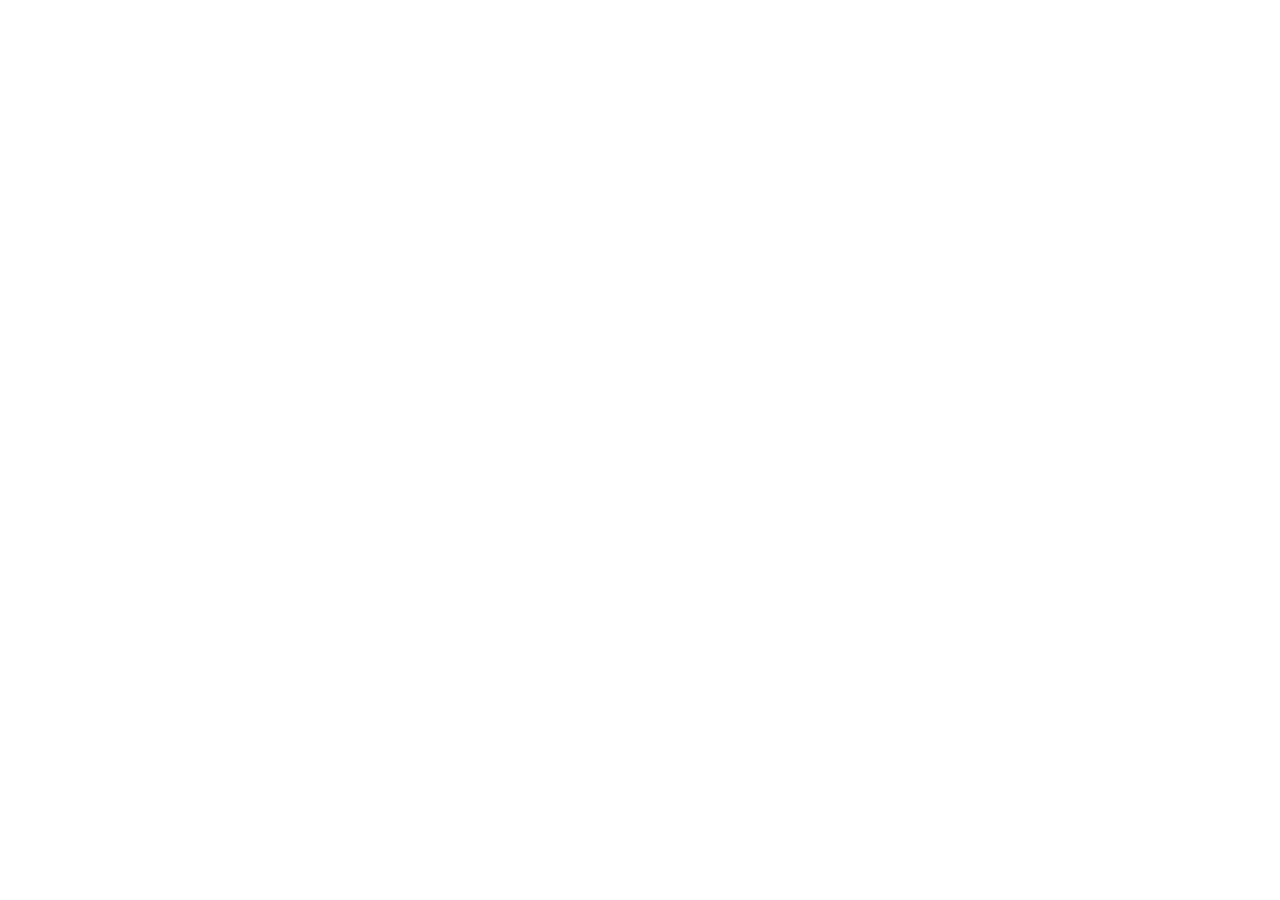
==== index.html @ aebe0871 "Create initial HTML structure for index.html" ====
<!DOCTYPE html>
<html lang="en">
<head>
    <meta charset="UTF-8">
    <meta name="viewport" content="width=device-width, initial-scale=1.0">

    <title>Belgium NT</title>
</head>

<body>

</body>
</html>
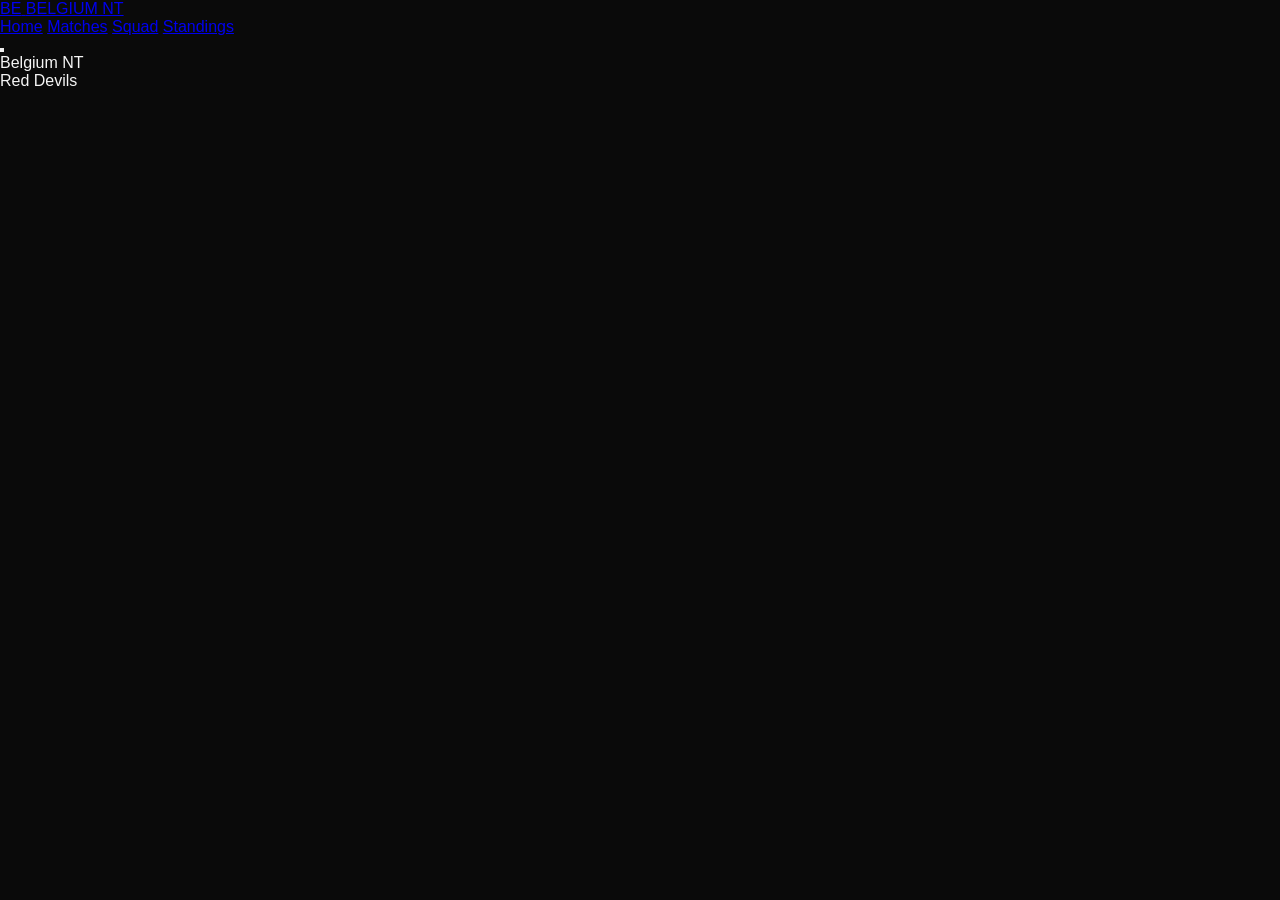
==== commit ea5dc65e: "Enhance HTML head with title and meta description Added meta description and updated title for SEO." ====
--- a/index.html
+++ b/index.html
@@ -4,10 +4,45 @@
     <meta charset="UTF-8">
     <meta name="viewport" content="width=device-width, initial-scale=1.0">
 
-    <title>Belgium NT</title>
+    <meta name="description" content="Belgium National Football Team — matches, squad, standings and more.">
+
+    <title>Belgium NT | Red Devils</title>
+
+    <link rel="stylesheet" href="css/style.css">
 </head>
 
 <body>
 
+    <header class="site-header">
+        <nav class="navbar">
+            <a href="index.html" class="brand">
+                <span class="brand-mark">BE</span>
+                <span class="brand-name">BELGIUM NT</span>
+            </a>
+
+            <div class="nav-links">
+                <a href="index.html" class="nav-link active">Home</a>
+                <a href="matches.html" class="nav-link">Matches</a>
+                <a href="squad.html" class="nav-link">Squad</a>
+                <a href="standings.html" class="nav-link">Standings</a>
+            </div>
+
+            <button class="menu-button" aria-label="Open navigation menu">
+                <span></span>
+                <span></span>
+                <span></span>
+            </button>
+        </nav>
+    </header>
+
+    <main>
+        <!-- Homepage content will go here -->
+    </main>
+
+    <footer class="site-footer">
+        <p>Belgium NT</p>
+        <p>Red Devils</p>
+    </footer>
+
 </body>
 </html>
--- a/css/style.css
+++ b/css/style.css
@@ -0,0 +1,11 @@
+* {
+    margin: 0;
+    padding: 0;
+    box-sizing: border-box;
+}
+
+body {
+    font-family: Arial, sans-serif;
+    background: #0a0a0a;
+    color: #f5f5f5;
+}
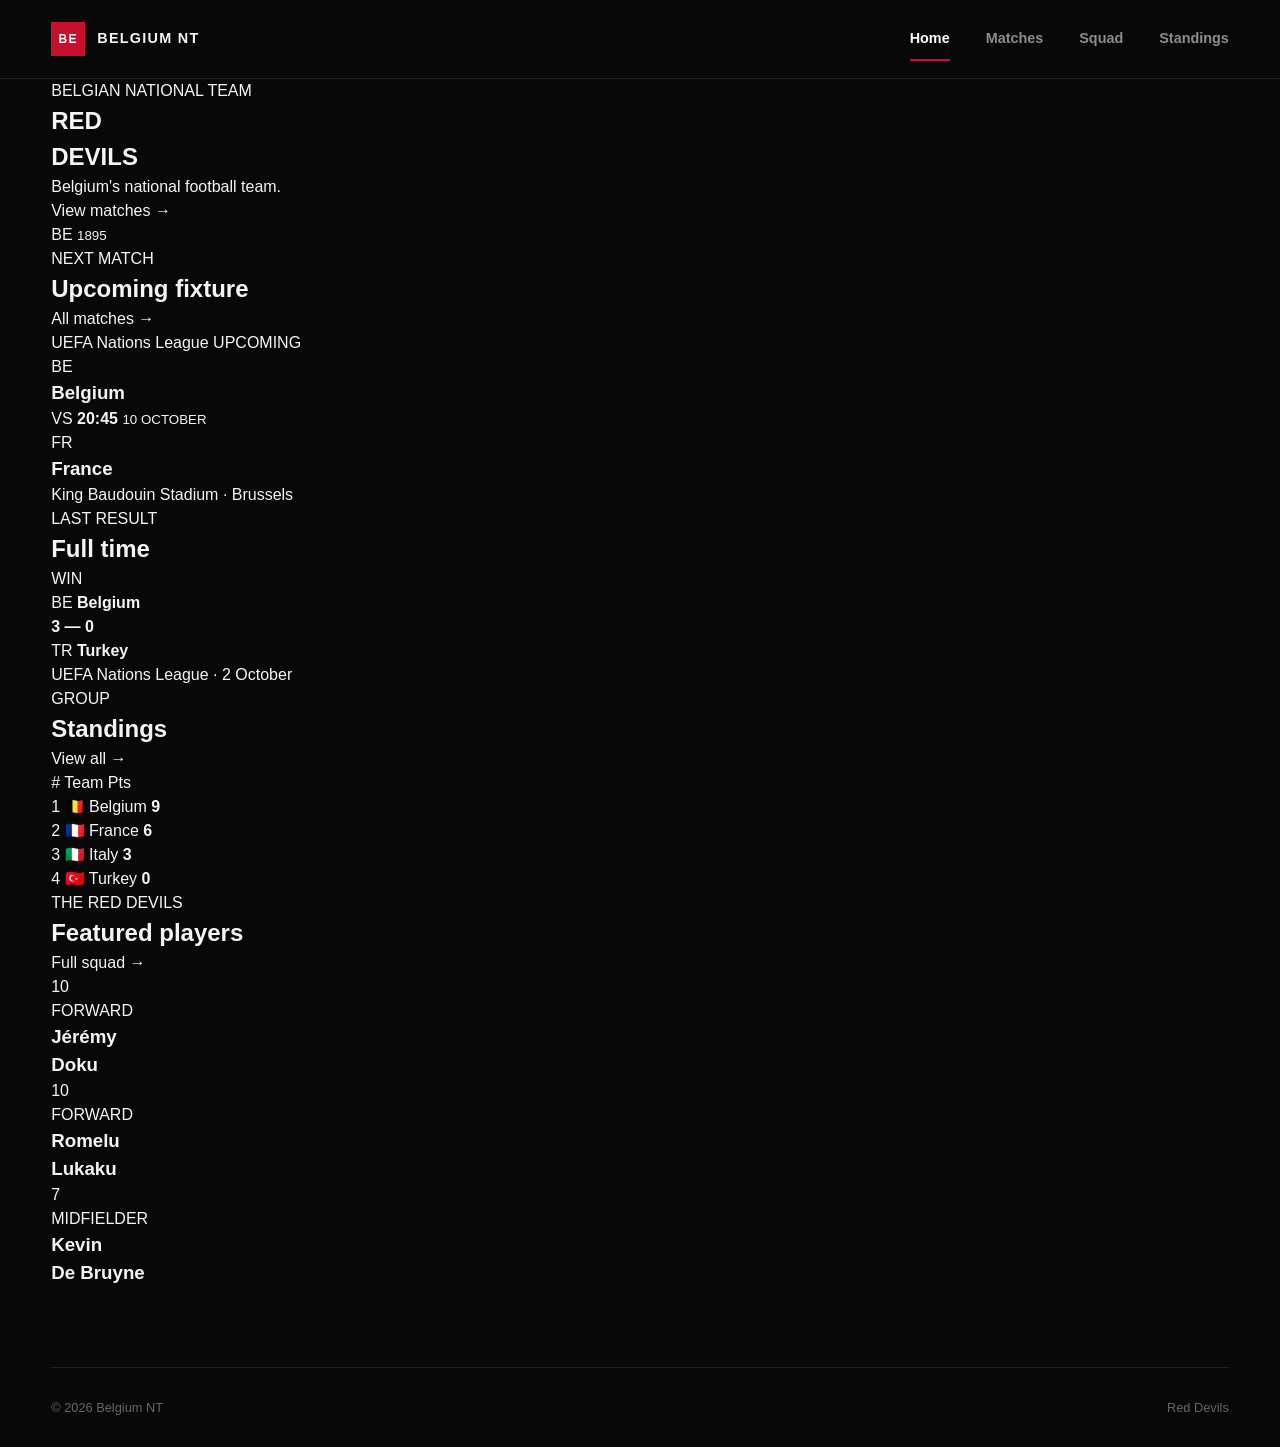
==== commit bdfb7e78: "Refactor HTML structure and update footer content" ====
--- a/index.html
+++ b/index.html
@@ -4,7 +4,10 @@
     <meta charset="UTF-8">
     <meta name="viewport" content="width=device-width, initial-scale=1.0">
 
-    <meta name="description" content="Belgium National Football Team — matches, squad, standings and more.">
+    <meta
+        name="description"
+        content="Belgium National Football Team — matches, squad, standings and more."
+    >
 
     <title>Belgium NT | Red Devils</title>
 
@@ -27,7 +30,7 @@
                 <a href="standings.html" class="nav-link">Standings</a>
             </div>
 
-            <button class="menu-button" aria-label="Open navigation menu">
+            <button class="menu-button" type="button" aria-label="Open navigation menu">
                 <span></span>
                 <span></span>
                 <span></span>
@@ -36,11 +39,205 @@
     </header>
 
     <main>
-        <!-- Homepage content will go here -->
+
+        <section class="hero">
+            <div class="hero-content">
+                <p class="hero-label">BELGIAN NATIONAL TEAM</p>
+
+                <h1>
+                    RED<br>
+                    <span>DEVILS</span>
+                </h1>
+
+                <p class="hero-description">
+                    Belgium's national football team.
+                </p>
+
+                <a href="matches.html" class="hero-button">
+                    <span>View matches</span>
+                    <span class="hero-button-arrow">→</span>
+                </a>
+            </div>
+
+            <div class="hero-visual" aria-hidden="true">
+                <div class="hero-line hero-line-red"></div>
+                <div class="hero-line hero-line-yellow"></div>
+
+                <div class="hero-badge">
+                    <span>BE</span>
+                    <small>1895</small>
+                </div>
+            </div>
+        </section>
+
+        <section class="next-match">
+            <div class="section-heading">
+                <div>
+                    <p class="section-label">NEXT MATCH</p>
+                    <h2>Upcoming fixture</h2>
+                </div>
+
+                <a href="matches.html" class="text-link">
+                    All matches →
+                </a>
+            </div>
+
+            <article class="match-card">
+                <div class="match-competition">
+                    <span>UEFA Nations League</span>
+                    <span>UPCOMING</span>
+                </div>
+
+                <div class="match-teams">
+                    <div class="team">
+                        <div class="team-crest belgium-crest">BE</div>
+                        <h3>Belgium</h3>
+                    </div>
+
+                    <div class="match-time">
+                        <span>VS</span>
+                        <strong>20:45</strong>
+                        <small>10 OCTOBER</small>
+                    </div>
+
+                    <div class="team">
+                        <div class="team-crest france-crest">FR</div>
+                        <h3>France</h3>
+                    </div>
+                </div>
+
+                <div class="match-location">
+                    King Baudouin Stadium · Brussels
+                </div>
+            </article>
+        </section>
+
+        <section class="dashboard-grid">
+
+            <article class="dashboard-card result-card">
+                <div class="card-top">
+                    <div>
+                        <p class="section-label">LAST RESULT</p>
+                        <h2>Full time</h2>
+                    </div>
+
+                    <span class="result-status">WIN</span>
+                </div>
+
+                <div class="result-score">
+                    <div>
+                        <span class="mini-crest">BE</span>
+                        <strong>Belgium</strong>
+                    </div>
+
+                    <strong class="score">3 — 0</strong>
+
+                    <div>
+                        <span class="mini-crest opponent">TR</span>
+                        <strong>Turkey</strong>
+                    </div>
+                </div>
+
+                <p class="card-footer">UEFA Nations League · 2 October</p>
+            </article>
+
+            <article class="dashboard-card standings-preview">
+                <div class="card-top">
+                    <div>
+                        <p class="section-label">GROUP</p>
+                        <h2>Standings</h2>
+                    </div>
+
+                    <a href="standings.html" class="text-link">View all →</a>
+                </div>
+
+                <div class="table-row table-header">
+                    <span>#</span>
+                    <span>Team</span>
+                    <span>Pts</span>
+                </div>
+
+                <div class="table-row highlighted">
+                    <span>1</span>
+                    <span>🇧🇪 Belgium</span>
+                    <strong>9</strong>
+                </div>
+
+                <div class="table-row">
+                    <span>2</span>
+                    <span>🇫🇷 France</span>
+                    <strong>6</strong>
+                </div>
+
+                <div class="table-row">
+                    <span>3</span>
+                    <span>🇮🇹 Italy</span>
+                    <strong>3</strong>
+                </div>
+
+                <div class="table-row">
+                    <span>4</span>
+                    <span>🇹🇷 Turkey</span>
+                    <strong>0</strong>
+                </div>
+            </article>
+
+        </section>
+
+        <section class="featured-players">
+            <div class="section-heading">
+                <div>
+                    <p class="section-label">THE RED DEVILS</p>
+                    <h2>Featured players</h2>
+                </div>
+
+                <a href="squad.html" class="text-link">
+                    Full squad →
+                </a>
+            </div>
+
+            <div class="player-grid">
+
+                <article class="player-card">
+                    <div class="player-number">10</div>
+
+                    <div class="player-info">
+                        <span>FORWARD</span>
+                        <h3>Jérémy<br>Doku</h3>
+                    </div>
+
+                    <div class="player-accent red"></div>
+                </article>
+
+                <article class="player-card">
+                    <div class="player-number">10</div>
+
+                    <div class="player-info">
+                        <span>FORWARD</span>
+                        <h3>Romelu<br>Lukaku</h3>
+                    </div>
+
+                    <div class="player-accent yellow"></div>
+                </article>
+
+                <article class="player-card">
+                    <div class="player-number">7</div>
+
+                    <div class="player-info">
+                        <span>MIDFIELDER</span>
+                        <h3>Kevin<br>De Bruyne</h3>
+                    </div>
+
+                    <div class="player-accent red"></div>
+                </article>
+
+            </div>
+        </section>
+
     </main>
 
     <footer class="site-footer">
-        <p>Belgium NT</p>
+        <p>© 2026 Belgium NT</p>
         <p>Red Devils</p>
     </footer>
 
--- a/css/style.css
+++ b/css/style.css
@@ -1,11 +1,212 @@
+/* =========================
+   RESET
+   ========================= */
+
 * {
     margin: 0;
     padding: 0;
     box-sizing: border-box;
 }
 
+html {
+    scroll-behavior: smooth;
+}
+
 body {
-    font-family: Arial, sans-serif;
-    background: #0a0a0a;
+    min-height: 100vh;
+
+    font-family: Arial, Helvetica, sans-serif;
+    background: #080808;
     color: #f5f5f5;
-}
+
+    line-height: 1.5;
+}
+
+a {
+    color: inherit;
+    text-decoration: none;
+}
+
+button {
+    font: inherit;
+}
+
+
+/* =========================
+   HEADER
+   ========================= */
+
+.site-header {
+    width: 100%;
+    border-bottom: 1px solid #202020;
+    background: #080808;
+}
+
+.navbar {
+    width: min(1400px, 92%);
+    min-height: 76px;
+    margin: 0 auto;
+
+    display: flex;
+    align-items: center;
+    justify-content: space-between;
+}
+
+
+/* =========================
+   BRAND
+   ========================= */
+
+.brand {
+    display: flex;
+    align-items: center;
+    gap: 12px;
+
+    font-weight: 700;
+    letter-spacing: 0.08em;
+}
+
+.brand-mark {
+    display: grid;
+    place-items: center;
+
+    width: 34px;
+    height: 34px;
+
+    background: #c8102e;
+    color: #ffffff;
+
+    font-size: 0.75rem;
+    font-weight: 800;
+}
+
+.brand-name {
+    font-size: 0.9rem;
+}
+
+
+/* =========================
+   NAVIGATION
+   ========================= */
+
+.nav-links {
+    display: flex;
+    align-items: center;
+    gap: 36px;
+}
+
+.nav-link {
+    position: relative;
+
+    padding: 28px 0;
+
+    color: #8d8d8d;
+    font-size: 0.9rem;
+    font-weight: 600;
+
+    transition: color 0.2s ease;
+}
+
+.nav-link:hover {
+    color: #ffffff;
+}
+
+.nav-link.active {
+    color: #ffffff;
+}
+
+.nav-link.active::after {
+    content: "";
+
+    position: absolute;
+    left: 0;
+    right: 0;
+    bottom: 17px;
+
+    height: 2px;
+
+    background: #c8102e;
+}
+
+
+/* =========================
+   MOBILE MENU BUTTON
+   ========================= */
+
+.menu-button {
+    display: none;
+
+    width: 42px;
+    height: 42px;
+
+    border: 1px solid #292929;
+    background: transparent;
+    color: #ffffff;
+
+    cursor: pointer;
+}
+
+.menu-button span {
+    display: block;
+
+    width: 18px;
+    height: 2px;
+
+    margin: 4px auto;
+
+    background: #ffffff;
+}
+
+
+/* =========================
+   MAIN
+   ========================= */
+
+main {
+    width: min(1400px, 92%);
+    margin: 0 auto;
+}
+
+
+/* =========================
+   FOOTER
+   ========================= */
+
+.site-footer {
+    width: min(1400px, 92%);
+    margin: 80px auto 0;
+    padding: 30px 0;
+
+    display: flex;
+    justify-content: space-between;
+
+    border-top: 1px solid #202020;
+
+    color: #666666;
+    font-size: 0.8rem;
+}
+
+
+/* =========================
+   RESPONSIVE
+   ========================= */
+
+@media (max-width: 700px) {
+
+    .nav-links {
+        display: none;
+    }
+
+    .menu-button {
+        display: block;
+    }
+
+    .brand-name {
+        font-size: 0.8rem;
+    }
+
+    .site-footer {
+        flex-direction: column;
+        gap: 6px;
+    }
+}
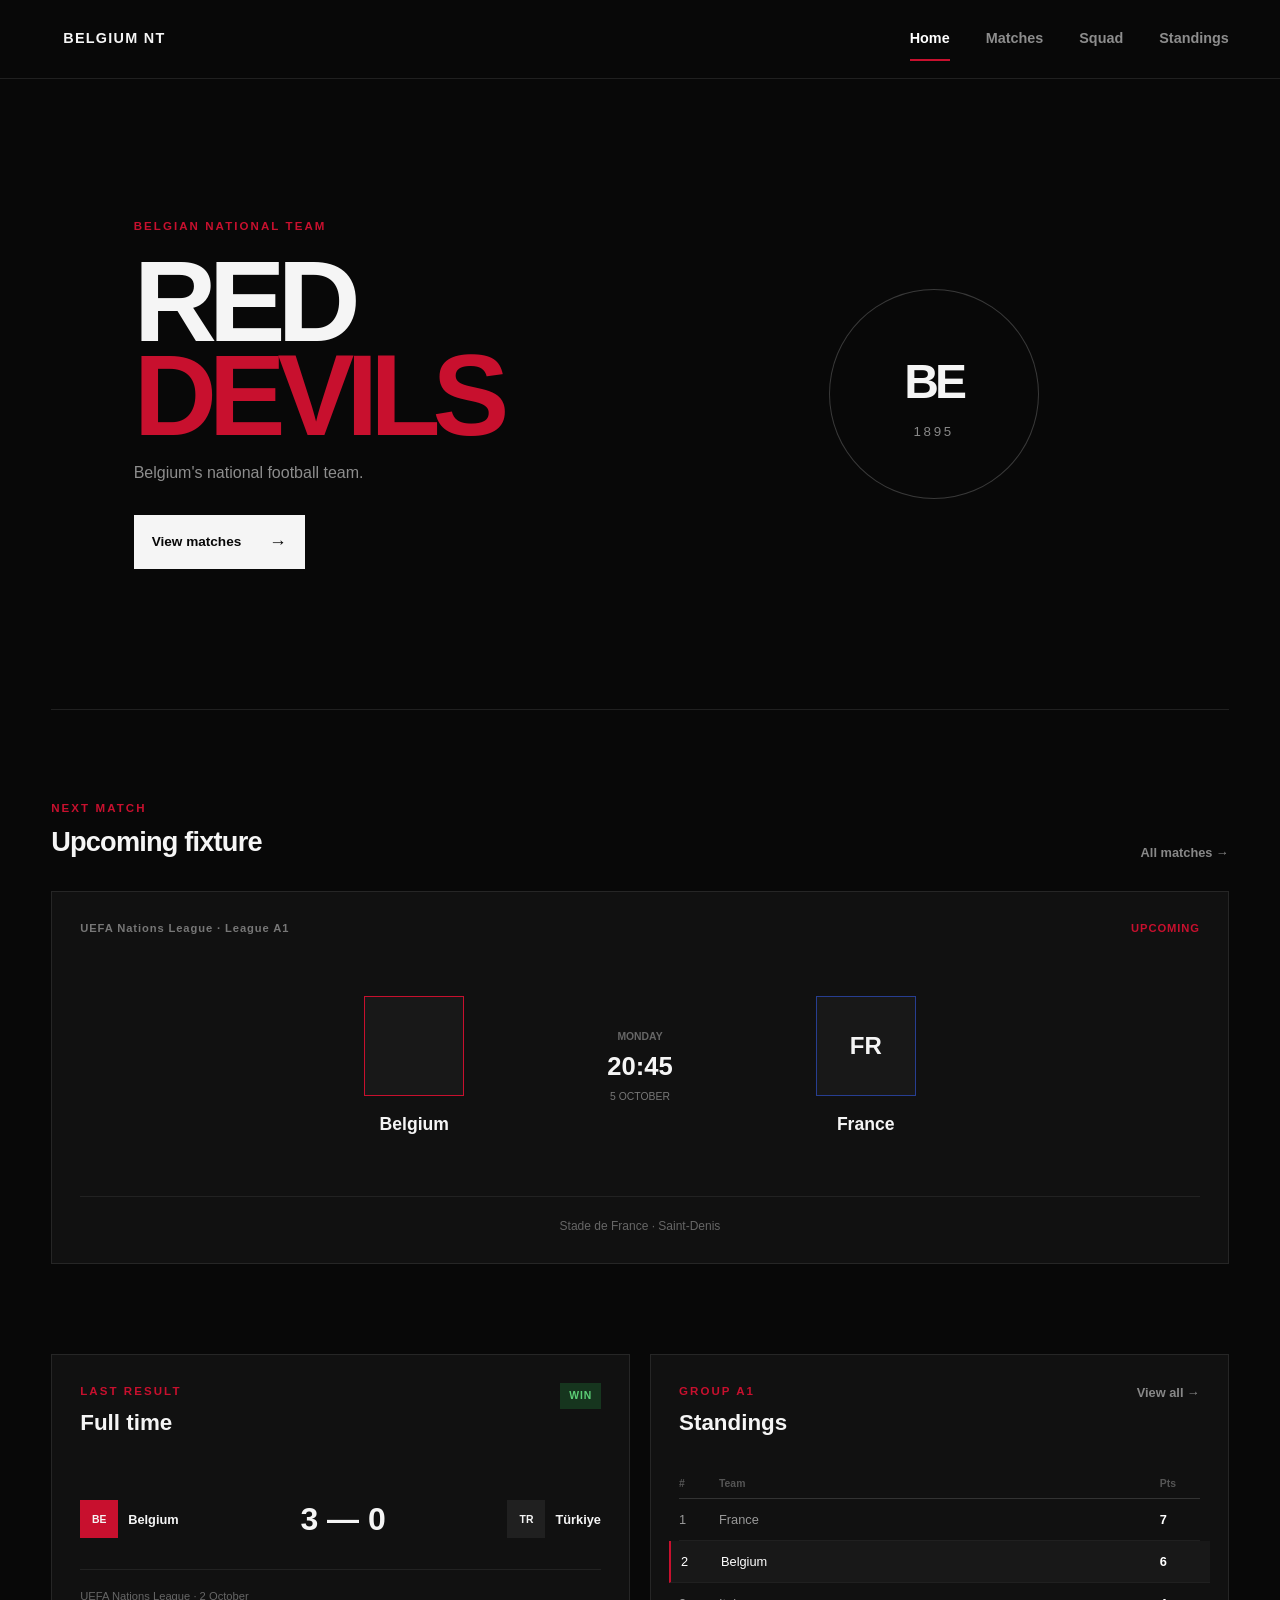
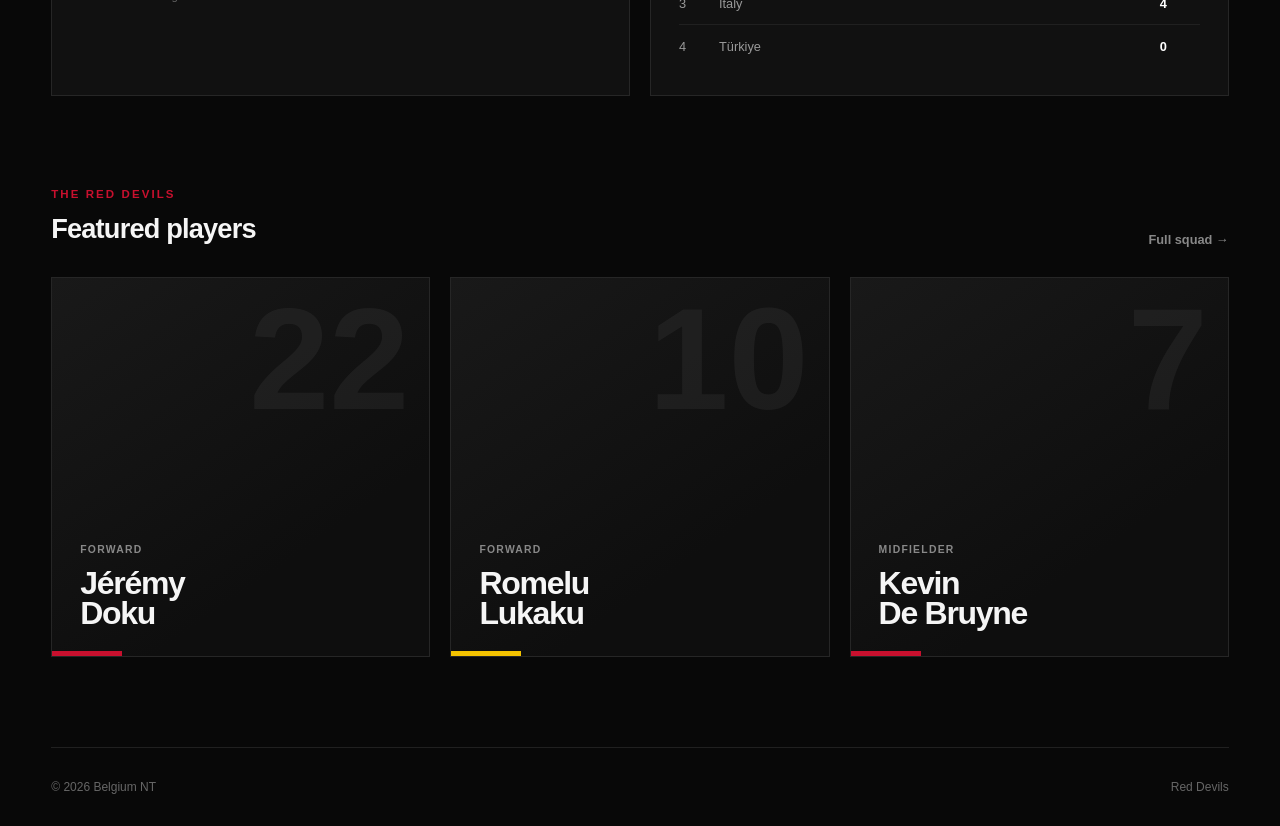
==== commit 0365795c: "Update index.html" ====
--- a/index.html
+++ b/index.html
@@ -19,7 +19,12 @@
     <header class="site-header">
         <nav class="navbar">
             <a href="index.html" class="brand">
-                <span class="brand-mark">BE</span>
+                <span class="brand-flag">
+                    <span></span>
+                    <span></span>
+                    <span></span>
+                </span>
+
                 <span class="brand-name">BELGIUM NT</span>
             </a>
 
@@ -30,7 +35,11 @@
                 <a href="standings.html" class="nav-link">Standings</a>
             </div>
 
-            <button class="menu-button" type="button" aria-label="Open navigation menu">
+            <button
+                class="menu-button"
+                type="button"
+                aria-label="Open navigation menu"
+            >
                 <span></span>
                 <span></span>
                 <span></span>
@@ -38,9 +47,13 @@
         </nav>
     </header>
 
+
     <main>
 
+        <!-- HERO -->
+
         <section class="hero">
+
             <div class="hero-content">
                 <p class="hero-label">BELGIAN NATIONAL TEAM</p>
 
@@ -59,19 +72,31 @@
                 </a>
             </div>
 
+
             <div class="hero-visual" aria-hidden="true">
-                <div class="hero-line hero-line-red"></div>
-                <div class="hero-line hero-line-yellow"></div>
+
+                <div class="belgian-flag">
+                    <span class="flag-black"></span>
+                    <span class="flag-yellow"></span>
+                    <span class="flag-red"></span>
+                </div>
 
                 <div class="hero-badge">
                     <span>BE</span>
                     <small>1895</small>
                 </div>
-            </div>
+
+            </div>
+
         </section>
 
+
+        <!-- NEXT MATCH -->
+
         <section class="next-match">
+
             <div class="section-heading">
+
                 <div>
                     <p class="section-label">NEXT MATCH</p>
                     <h2>Upcoming fixture</h2>
@@ -80,76 +105,138 @@
                 <a href="matches.html" class="text-link">
                     All matches →
                 </a>
-            </div>
+
+            </div>
+
 
             <article class="match-card">
+
                 <div class="match-competition">
-                    <span>UEFA Nations League</span>
+                    <span>UEFA Nations League · League A1</span>
                     <span>UPCOMING</span>
                 </div>
 
+
                 <div class="match-teams">
+
                     <div class="team">
-                        <div class="team-crest belgium-crest">BE</div>
+
+                        <div class="team-crest belgium-crest">
+                            <span class="crest-flag">
+                                <i></i>
+                                <i></i>
+                                <i></i>
+                            </span>
+                        </div>
+
                         <h3>Belgium</h3>
-                    </div>
+
+                    </div>
+
 
                     <div class="match-time">
-                        <span>VS</span>
+
+                        <span>MONDAY</span>
+
                         <strong>20:45</strong>
-                        <small>10 OCTOBER</small>
-                    </div>
+
+                        <small>5 OCTOBER</small>
+
+                    </div>
+
 
                     <div class="team">
-                        <div class="team-crest france-crest">FR</div>
+
+                        <div class="team-crest france-crest">
+                            FR
+                        </div>
+
                         <h3>France</h3>
-                    </div>
-                </div>
+
+                    </div>
+
+                </div>
+
 
                 <div class="match-location">
-                    King Baudouin Stadium · Brussels
-                </div>
+                    Stade de France · Saint-Denis
+                </div>
+
             </article>
+
         </section>
 
+
+        <!-- DASHBOARD -->
+
         <section class="dashboard-grid">
 
+
+            <!-- LAST RESULT -->
+
             <article class="dashboard-card result-card">
+
                 <div class="card-top">
+
                     <div>
                         <p class="section-label">LAST RESULT</p>
                         <h2>Full time</h2>
                     </div>
 
                     <span class="result-status">WIN</span>
-                </div>
+
+                </div>
+
 
                 <div class="result-score">
+
                     <div>
-                        <span class="mini-crest">BE</span>
+                        <span class="mini-crest belgium-mini">
+                            BE
+                        </span>
+
                         <strong>Belgium</strong>
                     </div>
 
+
                     <strong class="score">3 — 0</strong>
 
+
                     <div>
-                        <span class="mini-crest opponent">TR</span>
-                        <strong>Turkey</strong>
-                    </div>
-                </div>
-
-                <p class="card-footer">UEFA Nations League · 2 October</p>
+                        <span class="mini-crest opponent">
+                            TR
+                        </span>
+
+                        <strong>Türkiye</strong>
+                    </div>
+
+                </div>
+
+
+                <p class="card-footer">
+                    UEFA Nations League · 2 October
+                </p>
+
             </article>
 
+
+            <!-- STANDINGS -->
+
             <article class="dashboard-card standings-preview">
+
                 <div class="card-top">
+
                     <div>
-                        <p class="section-label">GROUP</p>
+                        <p class="section-label">GROUP A1</p>
                         <h2>Standings</h2>
                     </div>
 
-                    <a href="standings.html" class="text-link">View all →</a>
-                </div>
+                    <a href="standings.html" class="text-link">
+                        View all →
+                    </a>
+
+                </div>
+
 
                 <div class="table-row table-header">
                     <span>#</span>
@@ -157,35 +244,45 @@
                     <span>Pts</span>
                 </div>
 
+
+                <div class="table-row">
+                    <span>1</span>
+                    <span>France</span>
+                    <strong>7</strong>
+                </div>
+
+
                 <div class="table-row highlighted">
-                    <span>1</span>
-                    <span>🇧🇪 Belgium</span>
-                    <strong>9</strong>
-                </div>
-
-                <div class="table-row">
                     <span>2</span>
-                    <span>🇫🇷 France</span>
+                    <span>Belgium</span>
                     <strong>6</strong>
                 </div>
+
 
                 <div class="table-row">
                     <span>3</span>
-                    <span>🇮🇹 Italy</span>
-                    <strong>3</strong>
-                </div>
+                    <span>Italy</span>
+                    <strong>4</strong>
+                </div>
+
 
                 <div class="table-row">
                     <span>4</span>
-                    <span>🇹🇷 Turkey</span>
+                    <span>Türkiye</span>
                     <strong>0</strong>
                 </div>
+
             </article>
 
         </section>
 
+
+        <!-- FEATURED PLAYERS -->
+
         <section class="featured-players">
+
             <div class="section-heading">
+
                 <div>
                     <p class="section-label">THE RED DEVILS</p>
                     <h2>Featured players</h2>
@@ -194,12 +291,16 @@
                 <a href="squad.html" class="text-link">
                     Full squad →
                 </a>
-            </div>
+
+            </div>
+
 
             <div class="player-grid">
 
+
                 <article class="player-card">
-                    <div class="player-number">10</div>
+
+                    <div class="player-number">22</div>
 
                     <div class="player-info">
                         <span>FORWARD</span>
@@ -207,9 +308,12 @@
                     </div>
 
                     <div class="player-accent red"></div>
+
                 </article>
 
+
                 <article class="player-card">
+
                     <div class="player-number">10</div>
 
                     <div class="player-info">
@@ -218,9 +322,12 @@
                     </div>
 
                     <div class="player-accent yellow"></div>
+
                 </article>
 
+
                 <article class="player-card">
+
                     <div class="player-number">7</div>
 
                     <div class="player-info">
@@ -229,16 +336,21 @@
                     </div>
 
                     <div class="player-accent red"></div>
+
                 </article>
 
             </div>
+
         </section>
 
     </main>
 
+
     <footer class="site-footer">
+
         <p>© 2026 Belgium NT</p>
         <p>Red Devils</p>
+
     </footer>
 
 </body>
--- a/css/style.css
+++ b/css/style.css
@@ -14,11 +14,9 @@
 
 body {
     min-height: 100vh;
-
     font-family: Arial, Helvetica, sans-serif;
     background: #080808;
     color: #f5f5f5;
-
     line-height: 1.5;
 }
 
@@ -29,6 +27,11 @@
 
 button {
     font: inherit;
+}
+
+main {
+    width: min(1400px, 92%);
+    margin: 0 auto;
 }
 
 
@@ -52,11 +55,6 @@
     justify-content: space-between;
 }
 
-
-/* =========================
-   BRAND
-   ========================= */
-
 .brand {
     display: flex;
     align-items: center;
@@ -84,11 +82,6 @@
     font-size: 0.9rem;
 }
 
-
-/* =========================
-   NAVIGATION
-   ========================= */
-
 .nav-links {
     display: flex;
     align-items: center;
@@ -97,7 +90,6 @@
 
 .nav-link {
     position: relative;
-
     padding: 28px 0;
 
     color: #8d8d8d;
@@ -107,10 +99,7 @@
     transition: color 0.2s ease;
 }
 
-.nav-link:hover {
-    color: #ffffff;
-}
-
+.nav-link:hover,
 .nav-link.active {
     color: #ffffff;
 }
@@ -124,14 +113,8 @@
     bottom: 17px;
 
     height: 2px;
-
     background: #c8102e;
 }
-
-
-/* =========================
-   MOBILE MENU BUTTON
-   ========================= */
 
 .menu-button {
     display: none;
@@ -141,40 +124,548 @@
 
     border: 1px solid #292929;
     background: transparent;
-    color: #ffffff;
-
     cursor: pointer;
 }
 
 .menu-button span {
     display: block;
-
     width: 18px;
     height: 2px;
-
     margin: 4px auto;
-
     background: #ffffff;
 }
 
 
 /* =========================
-   MAIN
-   ========================= */
-
-main {
+   HERO
+   ========================= */
+
+.hero {
+    min-height: 620px;
+    padding: 100px 7%;
+
+    position: relative;
+    overflow: hidden;
+
+    display: flex;
+    align-items: center;
+    justify-content: space-between;
+
+    border-bottom: 1px solid #202020;
+}
+
+.hero-content {
+    position: relative;
+    z-index: 2;
+}
+
+.hero-label,
+.section-label {
+    color: #c8102e;
+    font-size: 0.72rem;
+    font-weight: 800;
+    letter-spacing: 0.18em;
+}
+
+.hero h1 {
+    margin: 18px 0;
+
+    font-size: clamp(4rem, 9vw, 8rem);
+    line-height: 0.82;
+    letter-spacing: -0.07em;
+    font-weight: 900;
+}
+
+.hero h1 span {
+    color: #c8102e;
+}
+
+.hero-description {
+    max-width: 400px;
+    margin-bottom: 30px;
+
+    color: #8d8d8d;
+    font-size: 1rem;
+}
+
+.hero-button {
+    display: inline-flex;
+    align-items: center;
+    gap: 28px;
+
+    padding: 14px 18px;
+
+    background: #f5f5f5;
+    color: #080808;
+
+    font-size: 0.85rem;
+    font-weight: 700;
+
+    transition:
+        background 0.2s ease,
+        transform 0.2s ease;
+}
+
+.hero-button:hover {
+    background: #f4c300;
+    transform: translateY(-2px);
+}
+
+.hero-button-arrow {
+    font-size: 1.1rem;
+}
+
+.hero-visual {
+    width: 42%;
+    height: 430px;
+
+    position: relative;
+}
+
+.hero-line {
+    position: absolute;
+    transform: rotate(-25deg);
+}
+
+.hero-line-red {
+    width: 180px;
+    height: 520px;
+
+    top: -40px;
+    right: 28%;
+
+    background: #c8102e;
+    opacity: 0.9;
+}
+
+.hero-line-yellow {
+    width: 90px;
+    height: 520px;
+
+    top: -30px;
+    right: 14%;
+
+    background: #f4c300;
+}
+
+.hero-badge {
+    width: 210px;
+    height: 210px;
+
+    position: absolute;
+    top: 50%;
+    left: 50%;
+
+    transform: translate(-50%, -50%);
+
+    display: flex;
+    flex-direction: column;
+    align-items: center;
+    justify-content: center;
+
+    border: 1px solid #ffffff33;
+    border-radius: 50%;
+
+    background: #080808;
+
+    text-align: center;
+}
+
+.hero-badge span {
+    font-size: 3rem;
+    font-weight: 900;
+    letter-spacing: -0.08em;
+}
+
+.hero-badge small {
+    margin-top: 4px;
+    color: #888;
+    letter-spacing: 0.2em;
+}
+
+
+/* =========================
+   SECTIONS
+   ========================= */
+
+.next-match,
+.featured-players {
+    padding: 90px 0;
+}
+
+.section-heading {
+    display: flex;
+    align-items: flex-end;
+    justify-content: space-between;
+
+    margin-bottom: 28px;
+}
+
+.section-heading h2 {
+    margin-top: 5px;
+
+    font-size: 1.7rem;
+    letter-spacing: -0.03em;
+}
+
+.text-link {
+    color: #888;
+    font-size: 0.8rem;
+    font-weight: 600;
+
+    transition: color 0.2s ease;
+}
+
+.text-link:hover {
+    color: #ffffff;
+}
+
+
+/* =========================
+   NEXT MATCH
+   ========================= */
+
+.match-card {
+    padding: 28px;
+
+    border: 1px solid #262626;
+    background: #111111;
+
+    transition:
+        border-color 0.2s ease,
+        transform 0.2s ease;
+}
+
+.match-card:hover {
+    border-color: #3a3a3a;
+    transform: translateY(-2px);
+}
+
+.match-competition {
+    display: flex;
+    justify-content: space-between;
+
+    color: #777;
+    font-size: 0.7rem;
+    font-weight: 700;
+    letter-spacing: 0.08em;
+}
+
+.match-competition span:last-child {
+    color: #c8102e;
+}
+
+.match-teams {
+    min-height: 260px;
+
+    display: flex;
+    align-items: center;
+    justify-content: center;
+    gap: clamp(35px, 10vw, 150px);
+}
+
+.team {
+    min-width: 130px;
+
+    display: flex;
+    flex-direction: column;
+    align-items: center;
+    gap: 15px;
+
+    text-align: center;
+}
+
+.team h3 {
+    font-size: 1.1rem;
+}
+
+.team-crest {
+    width: 100px;
+    height: 100px;
+
+    display: grid;
+    place-items: center;
+
+    border: 1px solid #333;
+
+    background: #181818;
+
+    font-size: 1.5rem;
+    font-weight: 900;
+}
+
+.belgium-crest {
+    border-color: #c8102e;
+}
+
+.france-crest {
+    border-color: #273e91;
+}
+
+.match-time {
+    display: flex;
+    flex-direction: column;
+    align-items: center;
+    gap: 3px;
+}
+
+.match-time span {
+    color: #666;
+    font-size: 0.65rem;
+    font-weight: 800;
+}
+
+.match-time strong {
+    font-size: 1.6rem;
+}
+
+.match-time small {
+    color: #777;
+    font-size: 0.65rem;
+}
+
+.match-location {
+    padding-top: 20px;
+
+    border-top: 1px solid #222;
+
+    color: #666;
+    font-size: 0.75rem;
+    text-align: center;
+}
+
+
+/* =========================
+   DASHBOARD
+   ========================= */
+
+.dashboard-grid {
+    display: grid;
+    grid-template-columns: 1fr 1fr;
+    gap: 20px;
+}
+
+.dashboard-card {
+    padding: 28px;
+
+    border: 1px solid #262626;
+    background: #111111;
+}
+
+.card-top {
+    display: flex;
+    align-items: flex-start;
+    justify-content: space-between;
+
+    margin-bottom: 30px;
+}
+
+.card-top h2 {
+    margin-top: 5px;
+    font-size: 1.4rem;
+}
+
+.result-status {
+    padding: 5px 9px;
+
+    background: #16351e;
+    color: #5cce76;
+
+    font-size: 0.65rem;
+    font-weight: 800;
+    letter-spacing: 0.08em;
+}
+
+.result-score {
+    min-height: 100px;
+
+    display: flex;
+    align-items: center;
+    justify-content: space-between;
+    gap: 20px;
+}
+
+.result-score > div {
+    display: flex;
+    align-items: center;
+    gap: 10px;
+
+    font-size: 0.8rem;
+}
+
+.score {
+    font-size: 2rem;
+}
+
+.mini-crest {
+    width: 38px;
+    height: 38px;
+
+    display: grid;
+    place-items: center;
+
+    background: #c8102e;
+
+    font-size: 0.65rem;
+    font-weight: 800;
+}
+
+.mini-crest.opponent {
+    background: #202020;
+}
+
+.card-footer {
+    padding-top: 18px;
+
+    border-top: 1px solid #222;
+
+    color: #666;
+    font-size: 0.7rem;
+}
+
+
+/* =========================
+   STANDINGS
+   ========================= */
+
+.table-row {
+    min-height: 42px;
+
+    display: grid;
+    grid-template-columns: 40px 1fr 40px;
+    align-items: center;
+
+    border-bottom: 1px solid #202020;
+
+    color: #999;
+    font-size: 0.8rem;
+}
+
+.table-row:last-child {
+    border-bottom: none;
+}
+
+.table-row strong {
+    color: #ffffff;
+}
+
+.table-header {
+    min-height: 30px;
+    border-bottom: 1px solid #333;
+
+    color: #555;
+    font-size: 0.65rem;
+    font-weight: 700;
+}
+
+.table-row.highlighted {
+    margin: 0 -10px;
+    padding: 0 10px;
+
+    border-left: 2px solid #c8102e;
+
+    background: #181818;
+    color: #ffffff;
+}
+
+
+/* =========================
+   PLAYERS
+   ========================= */
+
+.player-grid {
+    display: grid;
+    grid-template-columns: repeat(3, 1fr);
+    gap: 20px;
+}
+
+.player-card {
+    min-height: 380px;
+
+    position: relative;
+    overflow: hidden;
+
+    padding: 28px;
+
+    display: flex;
+    align-items: flex-end;
+
+    border: 1px solid #262626;
+    background:
+        linear-gradient(
+            145deg,
+            #191919 0%,
+            #0e0e0e 70%
+        );
+
+    transition:
+        transform 0.25s ease,
+        border-color 0.25s ease;
+}
+
+.player-card:hover {
+    transform: translateY(-5px);
+    border-color: #444;
+}
+
+.player-number {
+    position: absolute;
+    top: 10px;
+    right: 20px;
+
+    color: #ffffff0d;
+
+    font-size: 9rem;
+    font-weight: 900;
+    line-height: 1;
+}
+
+.player-info {
+    position: relative;
+    z-index: 2;
+}
+
+.player-info span {
+    color: #888;
+
+    font-size: 0.65rem;
+    font-weight: 700;
+    letter-spacing: 0.12em;
+}
+
+.player-info h3 {
+    margin-top: 8px;
+
+    font-size: 2rem;
+    line-height: 0.95;
+    letter-spacing: -0.04em;
+}
+
+.player-accent {
+    width: 70px;
+    height: 5px;
+
+    position: absolute;
+    bottom: 0;
+    left: 0;
+}
+
+.player-accent.red {
+    background: #c8102e;
+}
+
+.player-accent.yellow {
+    background: #f4c300;
+}
+
+
+/* =========================
+   FOOTER
+   ========================= */
+
+.site-footer {
     width: min(1400px, 92%);
     margin: 0 auto;
-}
-
-
-/* =========================
-   FOOTER
-   ========================= */
-
-.site-footer {
-    width: min(1400px, 92%);
-    margin: 80px auto 0;
     padding: 30px 0;
 
     display: flex;
@@ -182,8 +673,8 @@
 
     border-top: 1px solid #202020;
 
-    color: #666666;
-    font-size: 0.8rem;
+    color: #666;
+    font-size: 0.75rem;
 }
 
 
@@ -191,7 +682,7 @@
    RESPONSIVE
    ========================= */
 
-@media (max-width: 700px) {
+@media (max-width: 800px) {
 
     .nav-links {
         display: none;
@@ -201,12 +692,75 @@
         display: block;
     }
 
-    .brand-name {
-        font-size: 0.8rem;
-    }
-
-    .site-footer {
+    .hero {
+        min-height: 600px;
+        padding: 80px 5%;
+    }
+
+    .hero-visual {
+        position: absolute;
+        right: -80px;
+        width: 55%;
+        opacity: 0.35;
+    }
+
+    .dashboard-grid,
+    .player-grid {
+        grid-template-columns: 1fr;
+    }
+
+    .match-teams {
+        gap: 25px;
+    }
+}
+
+@media (max-width: 520px) {
+
+    main {
+        width: 94%;
+    }
+
+    .navbar {
+        width: 94%;
+    }
+
+    .hero {
+        padding: 65px 0;
+    }
+
+    .hero h1 {
+        font-size: 4rem;
+    }
+
+    .hero-visual {
+        display: none;
+    }
+
+    .section-heading {
+        align-items: flex-start;
         flex-direction: column;
-        gap: 6px;
-    }
-}
+        gap: 12px;
+    }
+
+    .match-teams {
+        gap: 10px;
+    }
+
+    .team {
+        min-width: 90px;
+    }
+
+    .team-crest {
+        width: 70px;
+        height: 70px;
+    }
+
+    .result-score {
+        gap: 8px;
+    }
+
+    .result-score > div {
+        flex-direction: column;
+        text-align: center;
+    }
+}
